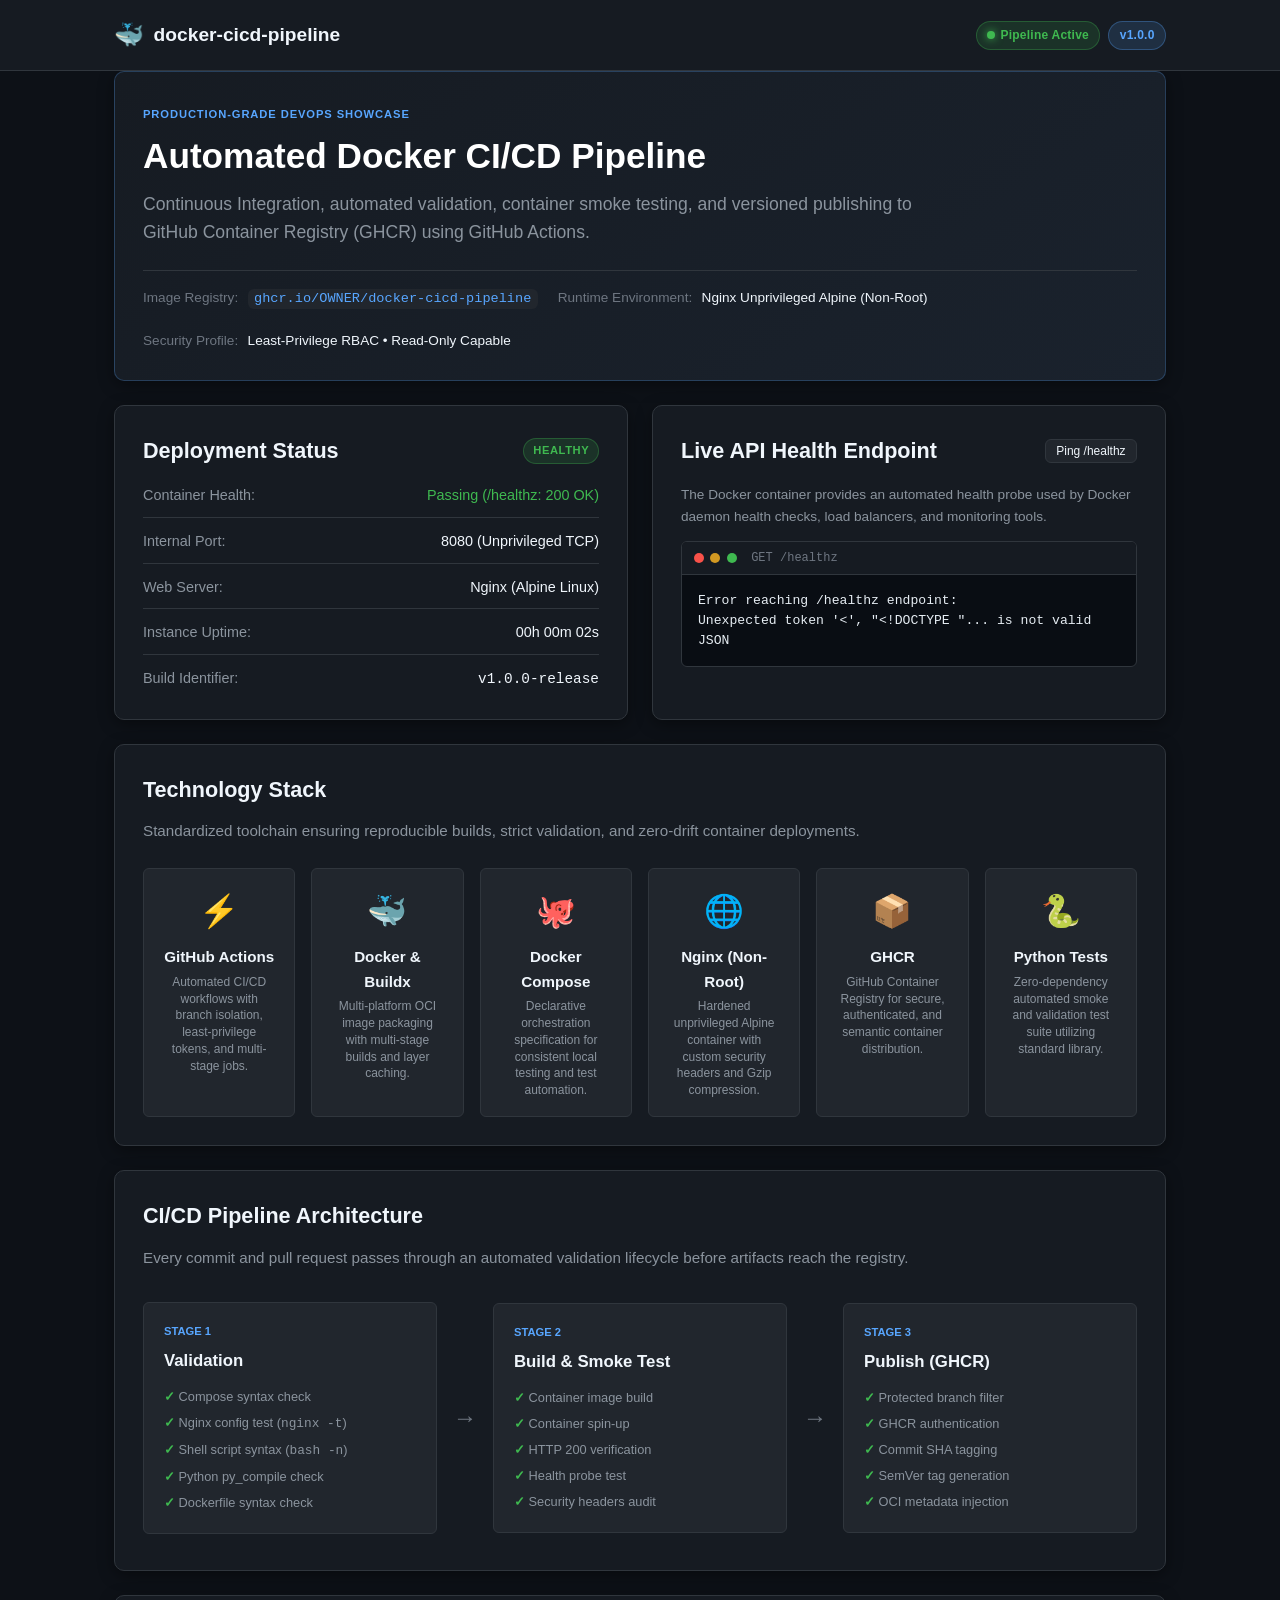
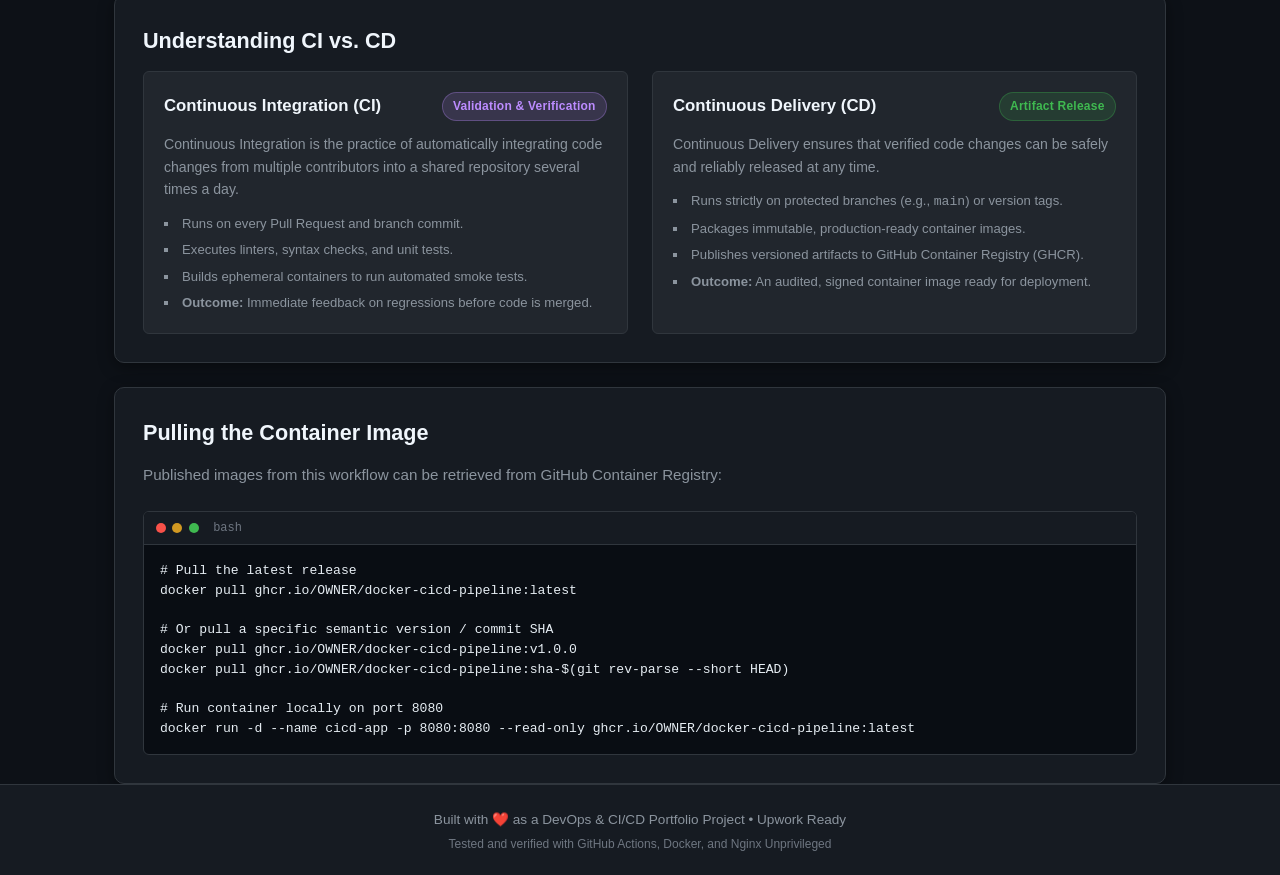
==== app/index.html @ 3acc1fad "feat: initial commit for automated Docker CI/CD pipeline portfolio" ====
<!DOCTYPE html>
<html lang="en">
<head>
    <meta charset="UTF-8">
    <meta name="viewport" content="width=device-width, initial-scale=1.0">
    <title>Automated Docker CI/CD Pipeline | DevOps Portfolio</title>
    <link rel="stylesheet" href="assets/style.css">
    <link rel="icon" href="data:image/svg+xml,<svg xmlns=%22http://www.w3.org/2000/svg%22 viewBox=%220 0 100 100%22><text y=%22.9em%22 font-size=%2290%22>🚀</text></svg>">
</head>
<body>
    <header class="header">
        <div class="container nav-container">
            <div class="logo">
                <span class="logo-icon">🐳</span>
                <span class="logo-text">docker-cicd-pipeline</span>
            </div>
            <div class="badge-group">
                <span class="badge badge-success" id="live-indicator">
                    <span class="dot"></span> Pipeline Active
                </span>
                <span class="badge badge-info" id="version-badge">v1.0.0</span>
            </div>
        </div>
    </header>

    <main class="container">
        <!-- Hero Section -->
        <section class="hero card">
            <div class="hero-badge">PRODUCTION-GRADE DEVOPS SHOWCASE</div>
            <h1>Automated Docker CI/CD Pipeline</h1>
            <p class="hero-subtitle">
                Continuous Integration, automated validation, container smoke testing, and versioned publishing to GitHub Container Registry (GHCR) using GitHub Actions.
            </p>
            <div class="hero-meta">
                <div class="meta-item">
                    <span class="meta-label">Image Registry:</span>
                    <code class="meta-code">ghcr.io/OWNER/docker-cicd-pipeline</code>
                </div>
                <div class="meta-item">
                    <span class="meta-label">Runtime Environment:</span>
                    <span class="meta-value">Nginx Unprivileged Alpine (Non-Root)</span>
                </div>
                <div class="meta-item">
                    <span class="meta-label">Security Profile:</span>
                    <span class="meta-value">Least-Privilege RBAC &bull; Read-Only Capable</span>
                </div>
            </div>
        </section>

        <!-- Live Status & Healthcheck Dashboard -->
        <section class="grid-2">
            <div class="card status-card">
                <div class="card-header">
                    <h2>Deployment Status</h2>
                    <span class="status-pill status-healthy" id="container-status-pill">HEALTHY</span>
                </div>
                <ul class="status-list">
                    <li>
                        <span class="label">Container Health:</span>
                        <span class="value text-success" id="val-health">Passing (/healthz: 200 OK)</span>
                    </li>
                    <li>
                        <span class="label">Internal Port:</span>
                        <span class="value">8080 (Unprivileged TCP)</span>
                    </li>
                    <li>
                        <span class="label">Web Server:</span>
                        <span class="value">Nginx (Alpine Linux)</span>
                    </li>
                    <li>
                        <span class="label">Instance Uptime:</span>
                        <span class="value" id="uptime-display">00h 00m 00s</span>
                    </li>
                    <li>
                        <span class="label">Build Identifier:</span>
                        <span class="value"><code id="build-id">v1.0.0-release</code></span>
                    </li>
                </ul>
            </div>

            <div class="card health-card">
                <div class="card-header">
                    <h2>Live API Health Endpoint</h2>
                    <button class="btn btn-sm" id="btn-ping-health">Ping /healthz</button>
                </div>
                <p class="health-desc">
                    The Docker container provides an automated health probe used by Docker daemon health checks, load balancers, and monitoring tools.
                </p>
                <div class="terminal-box">
                    <div class="terminal-bar">
                        <span class="terminal-dot red"></span>
                        <span class="terminal-dot yellow"></span>
                        <span class="terminal-dot green"></span>
                        <span class="terminal-title">GET /healthz</span>
                    </div>
                    <pre class="terminal-body" id="health-output">Loading endpoint status...</pre>
                </div>
            </div>
        </section>

        <!-- Technology Stack -->
        <section class="card">
            <h2>Technology Stack</h2>
            <p class="section-desc">Standardized toolchain ensuring reproducible builds, strict validation, and zero-drift container deployments.</p>
            <div class="tech-grid">
                <div class="tech-item">
                    <div class="tech-icon">⚡</div>
                    <div class="tech-title">GitHub Actions</div>
                    <div class="tech-desc">Automated CI/CD workflows with branch isolation, least-privilege tokens, and multi-stage jobs.</div>
                </div>
                <div class="tech-item">
                    <div class="tech-icon">🐳</div>
                    <div class="tech-title">Docker & Buildx</div>
                    <div class="tech-desc">Multi-platform OCI image packaging with multi-stage builds and layer caching.</div>
                </div>
                <div class="tech-item">
                    <div class="tech-icon">🐙</div>
                    <div class="tech-title">Docker Compose</div>
                    <div class="tech-desc">Declarative orchestration specification for consistent local testing and test automation.</div>
                </div>
                <div class="tech-item">
                    <div class="tech-icon">🌐</div>
                    <div class="tech-title">Nginx (Non-Root)</div>
                    <div class="tech-desc">Hardened unprivileged Alpine container with custom security headers and Gzip compression.</div>
                </div>
                <div class="tech-item">
                    <div class="tech-icon">📦</div>
                    <div class="tech-title">GHCR</div>
                    <div class="tech-desc">GitHub Container Registry for secure, authenticated, and semantic container distribution.</div>
                </div>
                <div class="tech-item">
                    <div class="tech-icon">🐍</div>
                    <div class="tech-title">Python Tests</div>
                    <div class="tech-desc">Zero-dependency automated smoke and validation test suite utilizing standard library.</div>
                </div>
            </div>
        </section>

        <!-- CI/CD Process Architecture -->
        <section class="card">
            <h2>CI/CD Pipeline Architecture</h2>
            <p class="section-desc">Every commit and pull request passes through an automated validation lifecycle before artifacts reach the registry.</p>
            
            <div class="pipeline-flow">
                <div class="pipeline-step">
                    <div class="step-badge">Stage 1</div>
                    <div class="step-title">Validation</div>
                    <ul class="step-tasks">
                        <li>Compose syntax check</li>
                        <li>Nginx config test (<code>nginx -t</code>)</li>
                        <li>Shell script syntax (<code>bash -n</code>)</li>
                        <li>Python py_compile check</li>
                        <li>Dockerfile syntax check</li>
                    </ul>
                </div>

                <div class="pipeline-arrow">&rarr;</div>

                <div class="pipeline-step">
                    <div class="step-badge">Stage 2</div>
                    <div class="step-title">Build & Smoke Test</div>
                    <ul class="step-tasks">
                        <li>Container image build</li>
                        <li>Container spin-up</li>
                        <li>HTTP 200 verification</li>
                        <li>Health probe test</li>
                        <li>Security headers audit</li>
                    </ul>
                </div>

                <div class="pipeline-arrow">&rarr;</div>

                <div class="pipeline-step">
                    <div class="step-badge">Stage 3</div>
                    <div class="step-title">Publish (GHCR)</div>
                    <ul class="step-tasks">
                        <li>Protected branch filter</li>
                        <li>GHCR authentication</li>
                        <li>Commit SHA tagging</li>
                        <li>SemVer tag generation</li>
                        <li>OCI metadata injection</li>
                    </ul>
                </div>
            </div>
        </section>

        <!-- CI vs CD Clarification -->
        <section class="card">
            <h2>Understanding CI vs. CD</h2>
            <div class="comparison-grid">
                <div class="comparison-card">
                    <div class="comparison-header">
                        <h3>Continuous Integration (CI)</h3>
                        <span class="badge badge-primary">Validation & Verification</span>
                    </div>
                    <p>
                        Continuous Integration is the practice of automatically integrating code changes from multiple contributors into a shared repository several times a day.
                    </p>
                    <ul>
                        <li>Runs on every Pull Request and branch commit.</li>
                        <li>Executes linters, syntax checks, and unit tests.</li>
                        <li>Builds ephemeral containers to run automated smoke tests.</li>
                        <li><strong>Outcome:</strong> Immediate feedback on regressions before code is merged.</li>
                    </ul>
                </div>
                <div class="comparison-card">
                    <div class="comparison-header">
                        <h3>Continuous Delivery (CD)</h3>
                        <span class="badge badge-success">Artifact Release</span>
                    </div>
                    <p>
                        Continuous Delivery ensures that verified code changes can be safely and reliably released at any time.
                    </p>
                    <ul>
                        <li>Runs strictly on protected branches (e.g., <code>main</code>) or version tags.</li>
                        <li>Packages immutable, production-ready container images.</li>
                        <li>Publishes versioned artifacts to GitHub Container Registry (GHCR).</li>
                        <li><strong>Outcome:</strong> An audited, signed container image ready for deployment.</li>
                    </ul>
                </div>
            </div>
        </section>

        <!-- Pulling Image Section -->
        <section class="card">
            <h2>Pulling the Container Image</h2>
            <p class="section-desc">Published images from this workflow can be retrieved from GitHub Container Registry:</p>
            <div class="terminal-box">
                <div class="terminal-bar">
                    <span class="terminal-dot red"></span>
                    <span class="terminal-dot yellow"></span>
                    <span class="terminal-dot green"></span>
                    <span class="terminal-title">bash</span>
                </div>
                <pre class="terminal-body"><code># Pull the latest release
docker pull ghcr.io/OWNER/docker-cicd-pipeline:latest

# Or pull a specific semantic version / commit SHA
docker pull ghcr.io/OWNER/docker-cicd-pipeline:v1.0.0
docker pull ghcr.io/OWNER/docker-cicd-pipeline:sha-$(git rev-parse --short HEAD)

# Run container locally on port 8080
docker run -d --name cicd-app -p 8080:8080 --read-only ghcr.io/OWNER/docker-cicd-pipeline:latest</code></pre>
            </div>
        </section>
    </main>

    <footer class="footer">
        <div class="container footer-content">
            <p>Built with ❤️ as a DevOps & CI/CD Portfolio Project &bull; Upwork Ready</p>
            <p class="footer-sub">Tested and verified with GitHub Actions, Docker, and Nginx Unprivileged</p>
        </div>
    </footer>

    <script src="assets/app.js"></script>
</body>
</html>
---- app/assets/style.css ----
/* Modern CSS Design System for DevOps Portfolio */
:root {
    --bg-primary: #0d1117;
    --bg-secondary: #161b22;
    --bg-tertiary: #21262d;
    --border-color: #30363d;
    --text-primary: #f0f6fc;
    --text-secondary: #8b949e;
    --text-muted: #6e7681;
    --accent-blue: #58a6ff;
    --accent-green: #3fb950;
    --accent-purple: #bc8cff;
    --accent-yellow: #d29922;
    --accent-red: #f85149;
    --font-sans: -apple-system, BlinkMacSystemFont, "Segoe UI", "Noto Sans", Helvetica, Arial, sans-serif;
    --font-mono: ui-monospace, SFMono-Regular, "SF Mono", Menlo, Consolas, "Liberation Mono", monospace;
    --radius-sm: 6px;
    --radius-md: 10px;
    --radius-lg: 16px;
    --shadow-card: 0 4px 16px rgba(0, 0, 0, 0.4);
}

* {
    box-sizing: border-box;
    margin: 0;
    padding: 0;
}

body {
    background-color: var(--bg-primary);
    color: var(--text-primary);
    font-family: var(--font-sans);
    line-height: 1.6;
    min-height: 100vh;
    display: flex;
    flex-direction: column;
}

.container {
    width: 100%;
    max-width: 1100px;
    margin: 0 auto;
    padding: 0 1.5rem;
}

/* Header & Navigation */
.header {
    background-color: var(--bg-secondary);
    border-bottom: 1px solid var(--border-color);
    padding: 1rem 0;
    position: sticky;
    top: 0;
    z-index: 100;
}

.nav-container {
    display: flex;
    justify-content: space-between;
    align-items: center;
}

.logo {
    display: flex;
    align-items: center;
    gap: 0.6rem;
    font-size: 1.2rem;
    font-weight: 700;
    color: var(--text-primary);
}

.logo-icon {
    font-size: 1.5rem;
}

.badge-group {
    display: flex;
    align-items: center;
    gap: 0.5rem;
}

.badge {
    display: inline-flex;
    align-items: center;
    gap: 0.35rem;
    padding: 0.25rem 0.65rem;
    border-radius: 9999px;
    font-size: 0.75rem;
    font-weight: 600;
    letter-spacing: 0.02em;
}

.badge-success {
    background: rgba(63, 185, 80, 0.15);
    color: var(--accent-green);
    border: 1px solid rgba(63, 185, 80, 0.3);
}

.badge-info {
    background: rgba(88, 166, 255, 0.15);
    color: var(--accent-blue);
    border: 1px solid rgba(88, 166, 255, 0.3);
}

.badge-primary {
    background: rgba(188, 140, 255, 0.15);
    color: var(--accent-purple);
    border: 1px solid rgba(188, 140, 255, 0.3);
}

.dot {
    width: 8px;
    height: 8px;
    border-radius: 50%;
    background-color: var(--accent-green);
    display: inline-block;
    box-shadow: 0 0 8px var(--accent-green);
    animation: pulse 2s infinite ease-in-out;
}

@keyframes pulse {
    0%, 100% { opacity: 1; transform: scale(1); }
    50% { opacity: 0.4; transform: scale(0.85); }
}

/* Main Content & Cards */
main {
    flex: 1;
    padding: 2rem 0;
    display: flex;
    flex-direction: column;
    gap: 1.5rem;
}

.card {
    background-color: var(--bg-secondary);
    border: 1px solid var(--border-color);
    border-radius: var(--radius-md);
    padding: 1.75rem;
    box-shadow: var(--shadow-card);
}

.card h2 {
    font-size: 1.35rem;
    font-weight: 600;
    margin-bottom: 0.75rem;
    display: flex;
    align-items: center;
    gap: 0.5rem;
}

.section-desc {
    color: var(--text-secondary);
    font-size: 0.95rem;
    margin-bottom: 1.5rem;
}

/* Hero Section */
.hero {
    background: linear-gradient(145deg, #161b22 0%, #1a222d 100%);
    border-color: rgba(88, 166, 255, 0.25);
}

.hero-badge {
    display: inline-block;
    font-size: 0.7rem;
    font-weight: 800;
    color: var(--accent-blue);
    letter-spacing: 0.08em;
    margin-bottom: 0.6rem;
}

.hero h1 {
    font-size: 2.2rem;
    font-weight: 800;
    color: #ffffff;
    line-height: 1.25;
    margin-bottom: 0.75rem;
}

.hero-subtitle {
    font-size: 1.1rem;
    color: var(--text-secondary);
    max-width: 800px;
    margin-bottom: 1.5rem;
}

.hero-meta {
    display: flex;
    flex-wrap: wrap;
    gap: 1.25rem;
    padding-top: 1rem;
    border-top: 1px solid var(--border-color);
    font-size: 0.85rem;
}

.meta-label {
    color: var(--text-muted);
    margin-right: 0.35rem;
}

.meta-value {
    color: var(--text-primary);
    font-weight: 500;
}

.meta-code {
    background: var(--bg-tertiary);
    color: var(--accent-blue);
    padding: 0.15rem 0.4rem;
    border-radius: var(--radius-sm);
    font-family: var(--font-mono);
    font-size: 0.85rem;
}

/* Grid Layouts */
.grid-2 {
    display: grid;
    grid-template-columns: 1fr 1fr;
    gap: 1.5rem;
}

@media (max-width: 768px) {
    .grid-2 {
        grid-template-columns: 1fr;
    }
}

.card-header {
    display: flex;
    justify-content: space-between;
    align-items: center;
    margin-bottom: 1rem;
}

.card-header h2 {
    margin-bottom: 0;
}

.status-pill {
    padding: 0.2rem 0.55rem;
    border-radius: 9999px;
    font-size: 0.7rem;
    font-weight: 700;
    letter-spacing: 0.05em;
}

.status-healthy {
    background: rgba(63, 185, 80, 0.15);
    color: var(--accent-green);
    border: 1px solid rgba(63, 185, 80, 0.3);
}

.status-list {
    list-style: none;
    display: flex;
    flex-direction: column;
    gap: 0.75rem;
}

.status-list li {
    display: flex;
    justify-content: space-between;
    align-items: center;
    padding-bottom: 0.6rem;
    border-bottom: 1px solid var(--border-color);
    font-size: 0.9rem;
}

.status-list li:last-child {
    border-bottom: none;
    padding-bottom: 0;
}

.status-list .label {
    color: var(--text-secondary);
}

.status-list .value {
    font-weight: 500;
}

.text-success {
    color: var(--accent-green);
}

.btn {
    background-color: var(--bg-tertiary);
    color: var(--text-primary);
    border: 1px solid var(--border-color);
    padding: 0.4rem 0.9rem;
    border-radius: var(--radius-sm);
    cursor: pointer;
    font-size: 0.85rem;
    font-weight: 500;
    transition: background 0.2s, border-color 0.2s;
}

.btn:hover {
    background-color: #30363d;
    border-color: var(--accent-blue);
}

.btn-sm {
    padding: 0.25rem 0.65rem;
    font-size: 0.75rem;
}

.health-desc {
    color: var(--text-secondary);
    font-size: 0.85rem;
    margin-bottom: 0.85rem;
}

/* Terminal Box */
.terminal-box {
    background: #090d13;
    border: 1px solid var(--border-color);
    border-radius: var(--radius-sm);
    overflow: hidden;
    font-family: var(--font-mono);
}

.terminal-bar {
    background: #161b22;
    padding: 0.4rem 0.75rem;
    display: flex;
    align-items: center;
    gap: 0.4rem;
    border-bottom: 1px solid var(--border-color);
}

.terminal-dot {
    width: 10px;
    height: 10px;
    border-radius: 50%;
}

.terminal-dot.red { background: #f85149; }
.terminal-dot.yellow { background: #d29922; }
.terminal-dot.green { background: #3fb950; }

.terminal-title {
    font-size: 0.75rem;
    color: var(--text-muted);
    margin-left: 0.5rem;
}

.terminal-body {
    padding: 1rem;
    font-size: 0.82rem;
    color: #e6edf3;
    overflow-x: auto;
    white-space: pre-wrap;
    line-height: 1.5;
}

/* Tech Stack Grid */
.tech-grid {
    display: grid;
    grid-template-columns: repeat(auto-fit, minmax(150px, 1fr));
    gap: 1rem;
}

.tech-item {
    background: var(--bg-tertiary);
    border: 1px solid var(--border-color);
    border-radius: var(--radius-sm);
    padding: 1.1rem;
    text-align: center;
    transition: transform 0.2s, border-color 0.2s;
}

.tech-item:hover {
    transform: translateY(-2px);
    border-color: var(--accent-blue);
}

.tech-icon {
    font-size: 2rem;
    margin-bottom: 0.5rem;
}

.tech-title {
    font-weight: 600;
    font-size: 0.95rem;
    margin-bottom: 0.25rem;
}

.tech-desc {
    color: var(--text-secondary);
    font-size: 0.75rem;
    line-height: 1.4;
}

/* Pipeline Flow Visualizer */
.pipeline-flow {
    display: flex;
    align-items: center;
    justify-content: space-between;
    gap: 1rem;
    overflow-x: auto;
    padding: 0.5rem 0;
}

.pipeline-step {
    flex: 1;
    min-width: 220px;
    background: var(--bg-tertiary);
    border: 1px solid var(--border-color);
    border-radius: var(--radius-sm);
    padding: 1.25rem;
}

.step-badge {
    font-size: 0.7rem;
    font-weight: 700;
    text-transform: uppercase;
    color: var(--accent-blue);
    margin-bottom: 0.4rem;
}

.step-title {
    font-size: 1.05rem;
    font-weight: 600;
    margin-bottom: 0.75rem;
    color: var(--text-primary);
}

.step-tasks {
    list-style: none;
    font-size: 0.8rem;
    color: var(--text-secondary);
    display: flex;
    flex-direction: column;
    gap: 0.35rem;
}

.step-tasks li::before {
    content: "✓ ";
    color: var(--accent-green);
    font-weight: bold;
}

.pipeline-arrow {
    font-size: 1.5rem;
    color: var(--text-muted);
}

@media (max-width: 768px) {
    .pipeline-flow {
        flex-direction: column;
        align-items: stretch;
    }
    .pipeline-arrow {
        text-align: center;
        transform: rotate(90deg);
    }
}

/* CI vs CD Comparison */
.comparison-grid {
    display: grid;
    grid-template-columns: 1fr 1fr;
    gap: 1.5rem;
}

@media (max-width: 768px) {
    .comparison-grid {
        grid-template-columns: 1fr;
    }
}

.comparison-card {
    background: var(--bg-tertiary);
    border: 1px solid var(--border-color);
    border-radius: var(--radius-sm);
    padding: 1.25rem;
}

.comparison-header {
    display: flex;
    justify-content: space-between;
    align-items: center;
    margin-bottom: 0.75rem;
}

.comparison-card h3 {
    font-size: 1.05rem;
}

.comparison-card p {
    font-size: 0.88rem;
    color: var(--text-secondary);
    margin-bottom: 0.75rem;
}

.comparison-card ul {
    list-style: square inside;
    font-size: 0.82rem;
    color: var(--text-secondary);
    display: flex;
    flex-direction: column;
    gap: 0.35rem;
}

/* Footer */
.footer {
    background: var(--bg-secondary);
    border-top: 1px solid var(--border-color);
    padding: 1.5rem 0;
    text-align: center;
    font-size: 0.85rem;
    color: var(--text-secondary);
    margin-top: auto;
}

.footer-sub {
    font-size: 0.75rem;
    color: var(--text-muted);
    margin-top: 0.25rem;
}
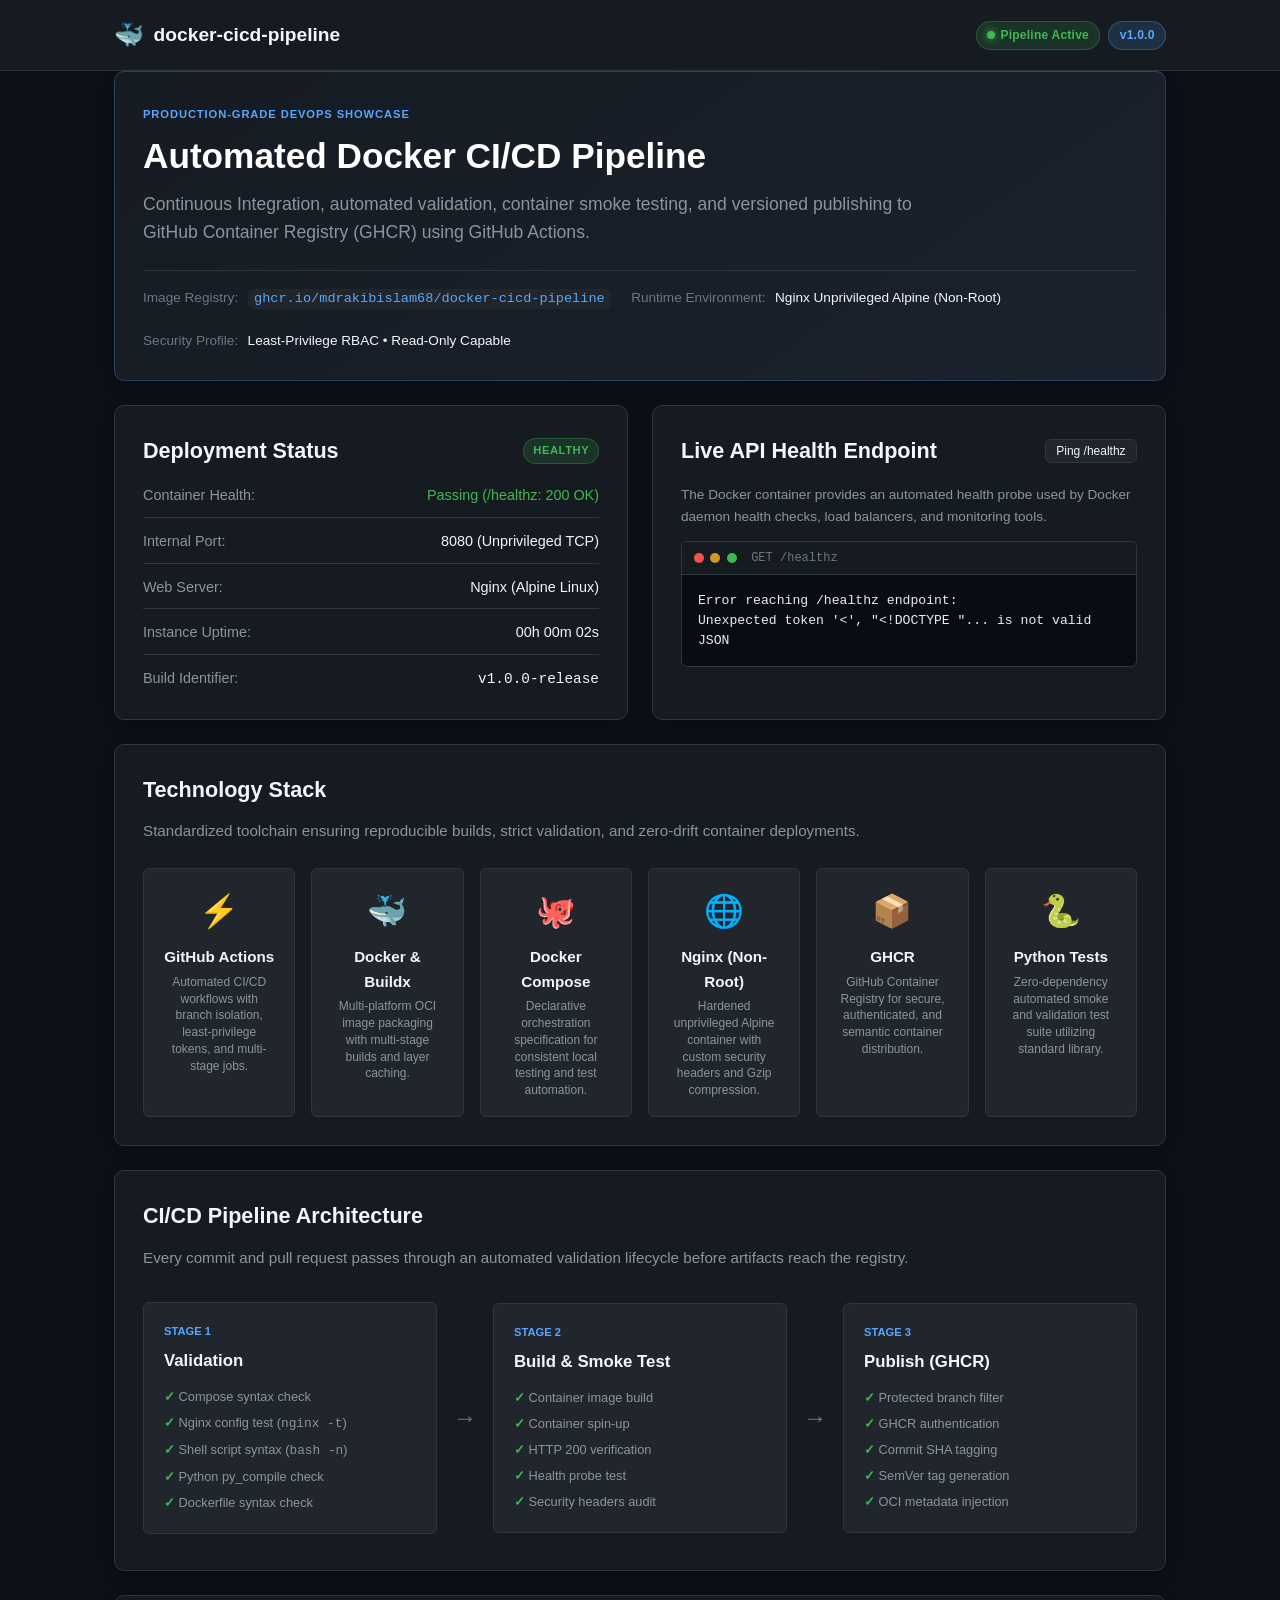
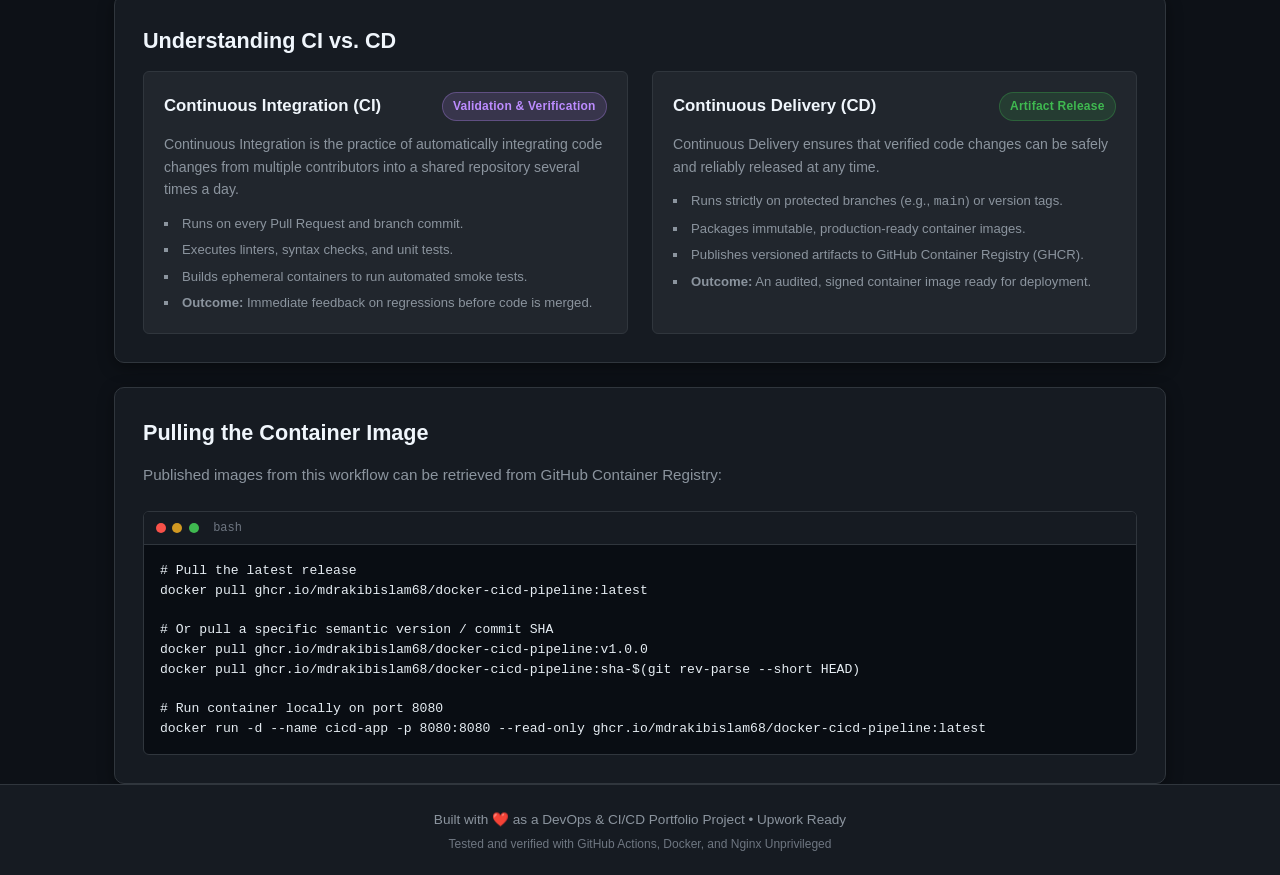
==== commit 0b67e68b: "chore: update repository references to mdrakibislam68" ====
--- a/app/index.html
+++ b/app/index.html
@@ -34,7 +34,7 @@
             <div class="hero-meta">
                 <div class="meta-item">
                     <span class="meta-label">Image Registry:</span>
-                    <code class="meta-code">ghcr.io/OWNER/docker-cicd-pipeline</code>
+                    <code class="meta-code">ghcr.io/mdrakibislam68/docker-cicd-pipeline</code>
                 </div>
                 <div class="meta-item">
                     <span class="meta-label">Runtime Environment:</span>
@@ -233,14 +233,14 @@
                     <span class="terminal-title">bash</span>
                 </div>
                 <pre class="terminal-body"><code># Pull the latest release
-docker pull ghcr.io/OWNER/docker-cicd-pipeline:latest
+docker pull ghcr.io/mdrakibislam68/docker-cicd-pipeline:latest
 
 # Or pull a specific semantic version / commit SHA
-docker pull ghcr.io/OWNER/docker-cicd-pipeline:v1.0.0
-docker pull ghcr.io/OWNER/docker-cicd-pipeline:sha-$(git rev-parse --short HEAD)
+docker pull ghcr.io/mdrakibislam68/docker-cicd-pipeline:v1.0.0
+docker pull ghcr.io/mdrakibislam68/docker-cicd-pipeline:sha-$(git rev-parse --short HEAD)
 
 # Run container locally on port 8080
-docker run -d --name cicd-app -p 8080:8080 --read-only ghcr.io/OWNER/docker-cicd-pipeline:latest</code></pre>
+docker run -d --name cicd-app -p 8080:8080 --read-only ghcr.io/mdrakibislam68/docker-cicd-pipeline:latest</code></pre>
             </div>
         </section>
     </main>
